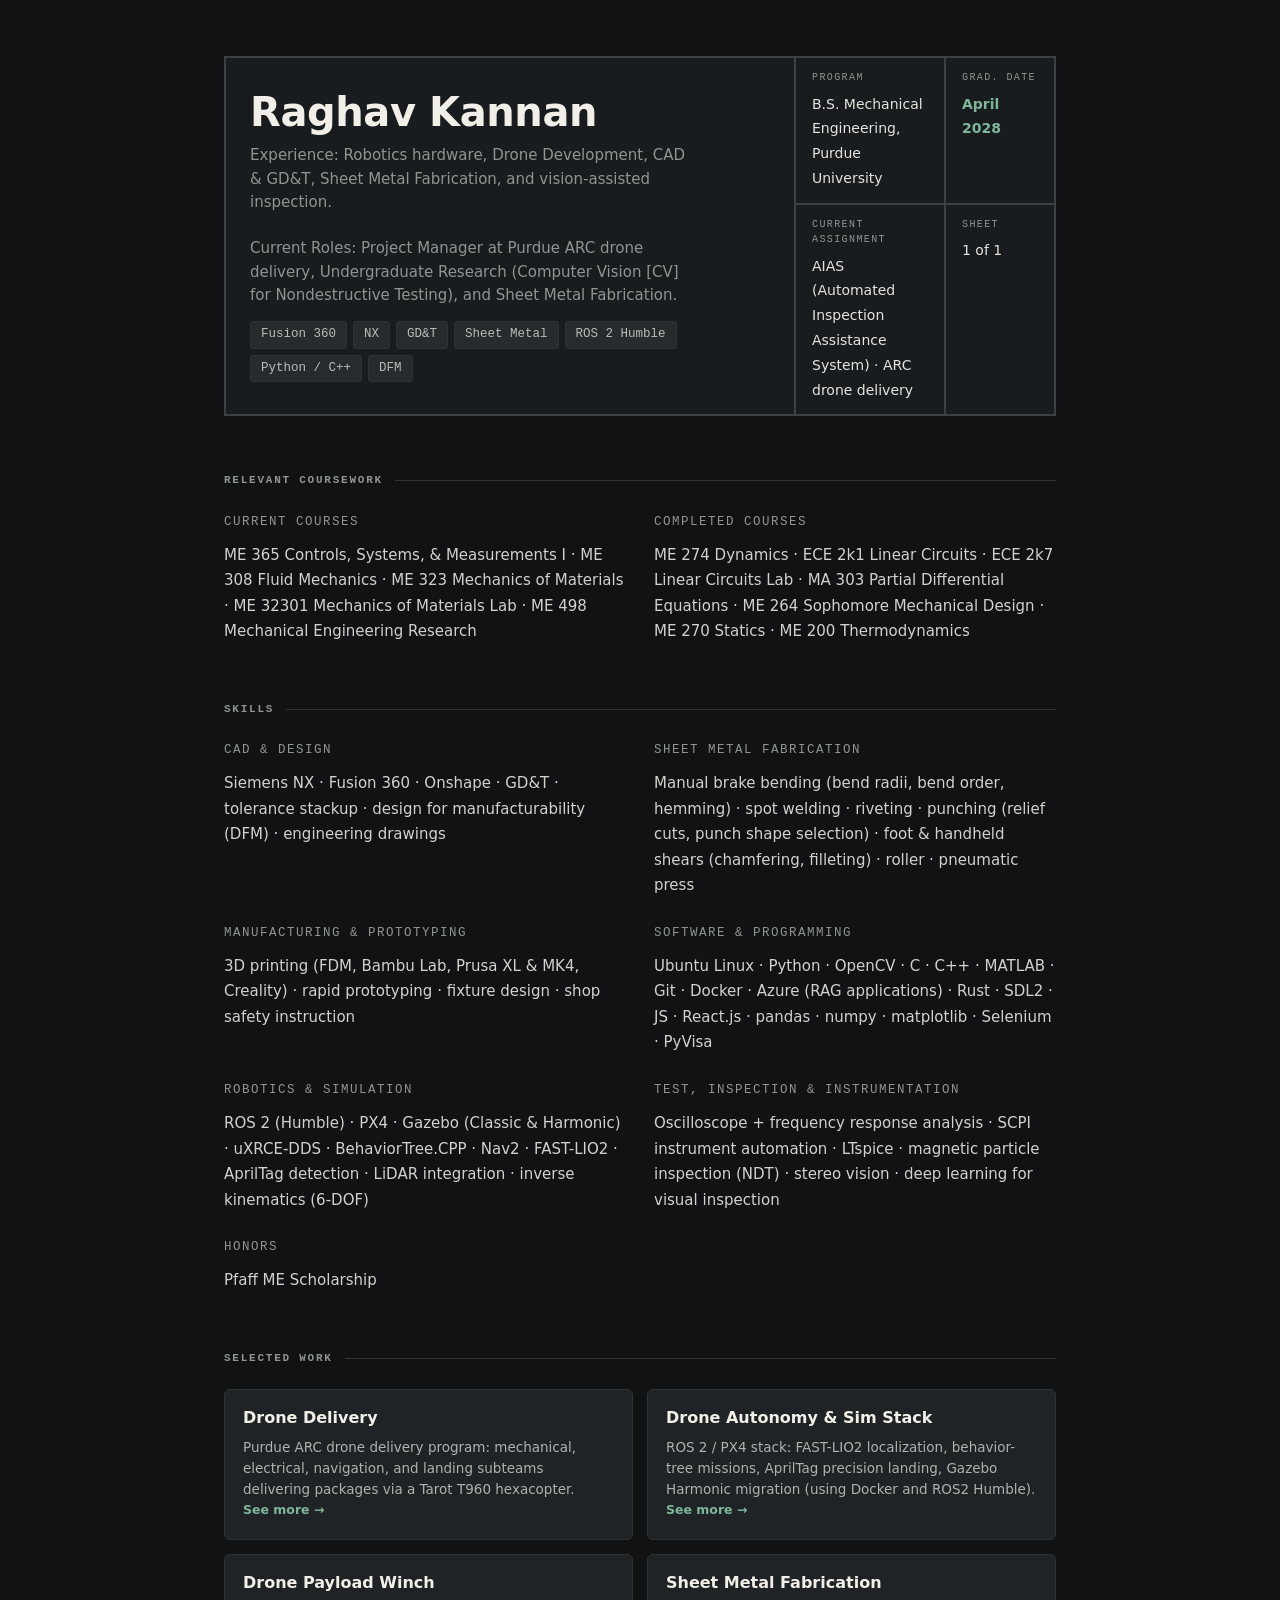
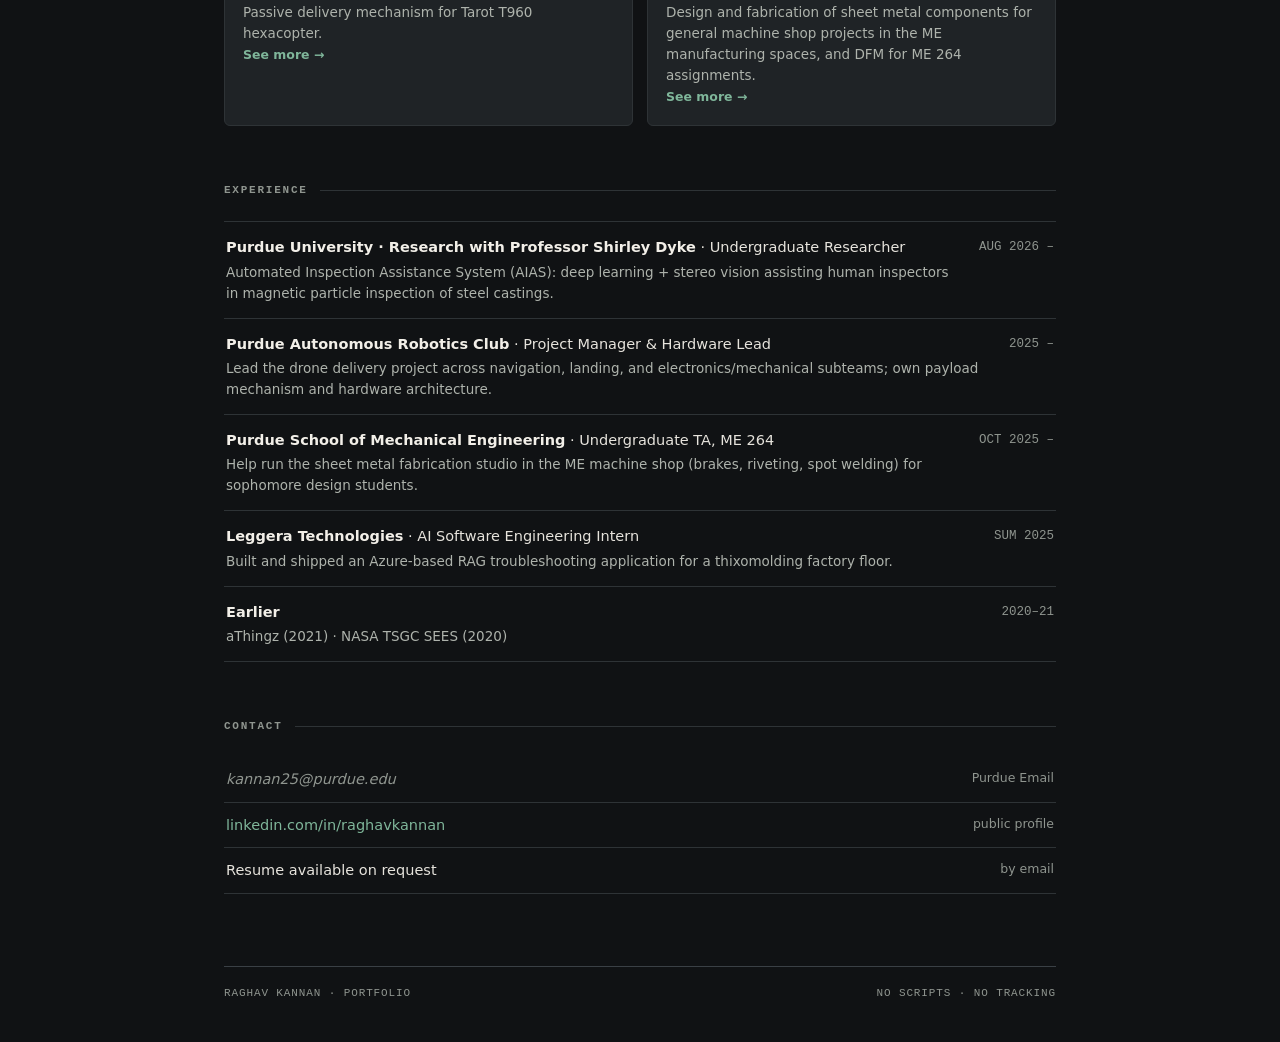
==== index.html @ f403408b "Portfolio v3: initial public site Static site for GitHub Pages. No JavaScript, no build step. Draft " ====
<!DOCTYPE html>
<html lang="en">
<head>
<meta charset="UTF-8">
<meta name="viewport" content="width=device-width, initial-scale=1.0">
<meta http-equiv="Content-Security-Policy" content="default-src 'none'; style-src 'self' https://fonts.googleapis.com; font-src https://fonts.gstatic.com; img-src 'self'; base-uri 'none'; form-action 'none'">
<meta name="description" content="Raghav Kannan: Mechanical Engineering student at Purdue. Robotics hardware, CAD/GD&T, sheet metal fabrication, and vision-assisted inspection.">
<meta name="color-scheme" content="dark">
<title>Raghav Kannan · Engineering Portfolio</title>
<link rel="preconnect" href="https://fonts.googleapis.com">
<link rel="preconnect" href="https://fonts.gstatic.com" crossorigin>
<link href="https://fonts.googleapis.com/css2?family=Archivo:wght@400;600;700&family=IBM+Plex+Mono:wght@400;500;600&display=swap" rel="stylesheet">
<link rel="stylesheet" href="assets/style.css">
</head>
<body>
<div class="wrap">

  <!-- Hero: engineering-drawing title block -->
  <header class="titleblock" aria-label="Introduction">
    <div class="tb-grid">
      <div class="tb-cell tb-name">
        <h1>Raghav Kannan</h1>
        <p class="role">Experience: Robotics hardware, Drone Development, CAD &amp; GD&amp;T, Sheet Metal Fabrication, and vision-assisted inspection.</p>
        <p class="role role-gap">Current Roles: Project Manager at Purdue ARC drone delivery, Undergraduate Research (Computer Vision [CV] for Nondestructive Testing), and Sheet Metal Fabrication.</p>
        <div class="tags">
          <span class="tag">Fusion 360</span><span class="tag">NX</span><span class="tag">GD&amp;T</span>
          <span class="tag">Sheet Metal</span><span class="tag">ROS 2 Humble</span><span class="tag">Python / C++</span><span class="tag">DFM</span>
        </div>
      </div>
      <div class="tb-cell">
        <span class="tb-label">Program</span>
        <span class="tb-value">B.S. Mechanical Engineering, Purdue University</span>
      </div>
      <div class="tb-cell">
        <span class="tb-label">Grad. Date</span>
        <span class="tb-value accent">April 2028</span>
      </div>
      <div class="tb-cell">
        <span class="tb-label">Current assignment</span>
        <span class="tb-value">AIAS (Automated Inspection Assistance System) · ARC drone delivery</span>
      </div>
      <div class="tb-cell">
        <span class="tb-label">Sheet</span>
        <span class="tb-value">1 of 1</span>
      </div>
    </div>
  </header>

  <!-- Relevant Coursework -->
  <section aria-labelledby="cw-h">
    <h2 class="eyebrow" id="cw-h">Relevant Coursework</h2>
    <div class="skills skills-lg">
      <div>
        <h4>Current Courses</h4>
        ME 365 Controls, Systems, &amp; Measurements I · ME 308 Fluid Mechanics · ME 323 Mechanics of Materials · ME 32301 Mechanics of Materials Lab · ME 498 Mechanical Engineering Research
      </div>
      <div>
        <h4>Completed Courses</h4>
        ME 274 Dynamics · ECE 2k1 Linear Circuits · ECE 2k7 Linear Circuits Lab · MA 303 Partial Differential Equations · ME 264 Sophomore Mechanical Design · ME 270 Statics · ME 200 Thermodynamics
      </div>
    </div>
  </section>

  <!-- Skills -->
  <section aria-labelledby="sk-h">
    <h2 class="eyebrow" id="sk-h">Skills</h2>
    <div class="skills skills-lg">
      <div>
        <h4>CAD &amp; design</h4>
        Siemens NX · Fusion 360 · Onshape · GD&amp;T · tolerance stackup · design for manufacturability (DFM) · engineering drawings
      </div>
      <div>
        <h4>Sheet metal fabrication</h4>
        Manual brake bending (bend radii, bend order, hemming) · spot welding · riveting · punching (relief cuts, punch shape selection) · foot &amp; handheld shears (chamfering, filleting) · roller · pneumatic press
      </div>
      <div>
        <h4>Manufacturing &amp; prototyping</h4>
        3D printing (FDM, Bambu Lab, Prusa XL &amp; MK4, Creality) · rapid prototyping · fixture design · shop safety instruction
      </div>
      <div>
        <h4>Software &amp; programming</h4>
        Ubuntu Linux · Python · OpenCV · C · C++ · MATLAB · Git · Docker · Azure (RAG applications) · Rust · SDL2 · JS · React.js · pandas · numpy · matplotlib · Selenium · PyVisa
      </div>
      <div>
        <h4>Robotics &amp; simulation</h4>
        ROS 2 (Humble) · PX4 · Gazebo (Classic &amp; Harmonic) · uXRCE-DDS · BehaviorTree.CPP · Nav2 · FAST-LIO2 · AprilTag detection · LiDAR integration · inverse kinematics (6-DOF)
      </div>
      <div>
        <h4>Test, inspection &amp; instrumentation</h4>
        Oscilloscope + frequency response analysis · SCPI instrument automation · LTspice · magnetic particle inspection (NDT) · stereo vision · deep learning for visual inspection
      </div>
      <div>
        <h4>Honors</h4>
        Pfaff ME Scholarship
      </div>
    </div>
  </section>

  <!-- Selected work -->
  <section aria-labelledby="work">
    <h2 class="eyebrow" id="work">Selected work</h2>
    <div class="cards">
      <a class="card" href="projects/drone-delivery.html">
        <h3>Drone Delivery</h3>
        <p>Purdue ARC drone delivery program: mechanical, electrical, navigation, and landing subteams delivering packages via a Tarot T960 hexacopter.</p>
        <span class="metric">See more →</span>
      </a>
      <a class="card" href="projects/autonomy-stack.html">
        <h3>Drone Autonomy &amp; Sim Stack</h3>
        <p>ROS 2 / PX4 stack: FAST-LIO2 localization, behavior-tree missions, AprilTag precision landing, Gazebo Harmonic migration (using Docker and ROS2 Humble).</p>
        <span class="metric">See more →</span>
      </a>
      <a class="card" href="projects/payload-winch.html">
        <h3>Drone Payload Winch</h3>
        <p>Passive delivery mechanism for Tarot T960 hexacopter.</p>
        <span class="metric">See more →</span>
      </a>
      <a class="card" href="projects/sheet-metal.html">
        <h3>Sheet Metal Fabrication</h3>
        <p>Design and fabrication of sheet metal components for general machine shop projects in the ME manufacturing spaces, and DFM for ME 264 assignments.</p>
        <span class="metric">See more →</span>
      </a>
    </div>
  </section>

  <!-- Experience -->
  <section aria-labelledby="xp-h">
    <h2 class="eyebrow" id="xp-h">Experience</h2>
    <div class="xp">
      <div class="xp-row">
        <div>
          <b>Purdue University · Research with Professor Shirley Dyke</b> · Undergraduate Researcher
          <div class="desc">Automated Inspection Assistance System (AIAS): deep learning + stereo vision assisting human inspectors in magnetic particle inspection of steel castings.</div>
        </div>
        <span class="when">AUG 2026 –</span>
      </div>
      <div class="xp-row">
        <div>
          <b>Purdue Autonomous Robotics Club</b> · Project Manager &amp; Hardware Lead
          <div class="desc">Lead the drone delivery project across navigation, landing, and electronics/mechanical subteams; own payload mechanism and hardware architecture.</div>
        </div>
        <span class="when">2025 –</span>
      </div>
      <div class="xp-row">
        <div>
          <b>Purdue School of Mechanical Engineering</b> · Undergraduate TA, ME 264
          <div class="desc">Help run the sheet metal fabrication studio in the ME machine shop (brakes, riveting, spot welding) for sophomore design students.</div>
        </div>
        <span class="when">OCT 2025 –</span>
      </div>
      <div class="xp-row">
        <div>
          <b>Leggera Technologies</b> · AI Software Engineering Intern
          <div class="desc">Built and shipped an Azure-based RAG troubleshooting application for a thixomolding factory floor.</div>
        </div>
        <span class="when">SUM 2025</span>
      </div>
      <div class="xp-row">
        <div>
          <b>Earlier</b>
          <div class="desc">aThingz (2021) · NASA TSGC SEES (2020)</div>
        </div>
        <span class="when">2020–21</span>
      </div>
    </div>
  </section>

  <!-- Contact -->
  <section aria-labelledby="ct-h">
    <h2 class="eyebrow" id="ct-h">Contact</h2>
    <ul class="contact-list">
      <li><a href="mailto:kannan25@purdue.edu" rel="noopener noreferrer"><span class="placeholder">kannan25@purdue.edu</span></a><span class="note">Purdue Email</span></li>
      <li><a href="https://www.linkedin.com/in/raghavkannan" rel="noopener noreferrer">linkedin.com/in/raghavkannan</a><span class="note">public profile</span></li>
      <li><span>Resume available on request</span><span class="note">by email</span></li>
    </ul>
  </section>

  <footer>
    <span>RAGHAV KANNAN · PORTFOLIO</span>
    <span>NO SCRIPTS  ·  NO TRACKING</span>
  </footer>

</div>
</body>
</html>
---- assets/style.css ----
/* Raghav Kannan engineering portfolio
   Dark theme derived from approved wireframe palette.
   Signature: engineering-drawing title block + part-number labels. */

:root{
  --bg:#101214;
  --surface:#191c1f;
  --card:#1f2326;
  --ink:#e6e3dc;
  --bright:#f2efe8;
  --dim:#8f958f;
  --line:#2e3336;
  --hairline:#3a4045;
  --tag:#262b2e;
  --accent:#7fb69a;
  --accent-dim:#4e6f5f;
}

*{box-sizing:border-box; margin:0;}

html{scroll-behavior:smooth;}
@media (prefers-reduced-motion: reduce){
  html{scroll-behavior:auto;}
  *{transition:none !important;}
}

body{
  font-family:"Archivo", system-ui, sans-serif;
  background:var(--bg);
  color:var(--ink);
  line-height:1.55;
  font-size:16px;
}

.mono{font-family:"IBM Plex Mono", ui-monospace, monospace;}

.wrap{max-width:880px; margin:0 auto; padding:0 24px;}

a{color:var(--accent); text-decoration:none;}
a:hover{text-decoration:underline;}
a:focus-visible, button:focus-visible{
  outline:2px solid var(--accent); outline-offset:3px; border-radius:2px;
}

/* ---------- title block hero ---------- */
.titleblock{
  margin:56px 0 48px;
  border:1px solid var(--hairline);
  background:var(--surface);
}
.tb-grid{
  display:grid;
  grid-template-columns: 1fr 150px 110px;
  grid-template-rows:auto auto;
}
.tb-cell{
  border:0.5px solid var(--hairline);
  padding:12px 16px;
  min-height:58px;
}
.tb-name{
  grid-column:1; grid-row:1 / span 2;
  display:flex; flex-direction:column; justify-content:center;
  padding:28px 24px;
}
.tb-name h1{
  font-size:clamp(28px, 5vw, 40px);
  font-weight:700;
  letter-spacing:-0.01em;
  color:var(--bright);
  line-height:1.1;
}
.tb-name .role{color:var(--dim); margin-top:10px; font-size:15px; max-width:46ch;}
.tb-name .role.role-gap{margin-top:1.55em;}
.tb-label{
  display:block;
  font-family:"IBM Plex Mono", ui-monospace, monospace;
  font-size:10px; letter-spacing:.14em; text-transform:uppercase;
  color:var(--dim); margin-bottom:6px;
}
.tb-value{font-size:14px; color:var(--ink);}
.tb-value.accent{color:var(--accent); font-weight:600;}
@media (max-width:640px){
  .tb-grid{grid-template-columns:1fr 1fr;}
  .tb-name{grid-column:1 / span 2; grid-row:1;}
}

/* ---------- section scaffolding ---------- */
section{margin:56px 0;}
.eyebrow{
  font-family:"IBM Plex Mono", ui-monospace, monospace;
  font-size:11px; letter-spacing:.16em; text-transform:uppercase;
  color:var(--dim);
  display:flex; align-items:center; gap:12px;
  margin-bottom:22px;
}
.eyebrow::after{content:""; flex:1; height:1px; background:var(--line);}

/* ---------- tags ---------- */
.tags{display:flex; flex-wrap:wrap; gap:6px; margin-top:14px;}
.tag{
  background:var(--tag); border:1px solid var(--line); border-radius:3px;
  padding:3px 10px; font-size:12.5px; color:#b8bdb6;
  font-family:"IBM Plex Mono", ui-monospace, monospace;
}

/* ---------- project cards ---------- */
.cards{display:grid; grid-template-columns:repeat(2, 1fr); gap:14px;}
@media (max-width:700px){.cards{grid-template-columns:1fr;}}
.card{
  display:block;
  background:var(--card);
  border:1px solid var(--line);
  border-radius:6px;
  padding:18px;
  color:#cfd3cc;
  font-size:14px;
  transition:border-color .15s ease, transform .15s ease;
}
.card:hover{border-color:var(--accent-dim); text-decoration:none; transform:translateY(-2px);}
.card h3{color:var(--bright); font-size:16px; margin-bottom:8px; line-height:1.3;}
.card p{color:#aeb3ac; font-size:13.5px;}
.card .metric{
  margin-top:12px; color:var(--accent); font-size:12.5px; font-weight:600;
}

/* ---------- experience rows ---------- */
.xp{border-top:1px solid var(--line);}
.xp-row{
  display:flex; justify-content:space-between; gap:20px;
  padding:14px 2px; border-bottom:1px solid var(--line);
  font-size:14.5px;
}
.xp-row .when{
  color:var(--dim); font-size:12.5px; white-space:nowrap; padding-top:2px;
  font-family:"IBM Plex Mono", ui-monospace, monospace;
}
.xp-row b{color:var(--bright); font-weight:600;}
.xp-row .desc{color:#aeb3ac; font-size:13.5px; margin-top:3px;}
.xp-row .xp-more{display:inline-block; margin-top:6px; color:var(--accent); font-size:12.5px; font-weight:600;}
@media (max-width:560px){.xp-row{flex-direction:column; gap:4px;}}

/* ---------- skills ---------- */
.skills{display:grid; grid-template-columns:repeat(3,1fr); gap:20px; font-size:13.5px; color:#cfd3cc;}
@media (max-width:700px){.skills{grid-template-columns:1fr;}}
.skills h4{
  font-family:"IBM Plex Mono", ui-monospace, monospace;
  font-size:11px; letter-spacing:.12em; text-transform:uppercase;
  color:var(--dim); margin-bottom:8px; font-weight:500;
}

/* ---------- contact ---------- */
.contact-list{list-style:none; padding:0;}
.contact-list li{
  display:flex; justify-content:space-between; gap:16px;
  padding:11px 2px; border-bottom:1px solid var(--line); font-size:14.5px;
}
.contact-list .note{color:var(--dim); font-size:12.5px;}
.placeholder{color:var(--dim); font-style:italic;}

/* ---------- footer ---------- */
footer{
  margin:72px 0 40px;
  border-top:1px solid var(--hairline);
  padding-top:18px;
  display:flex; justify-content:space-between; gap:12px;
  font-family:"IBM Plex Mono", ui-monospace, monospace;
  font-size:11px; color:var(--dim); letter-spacing:.08em;
}

/* ---------- project pages ---------- */
.backlink{
  display:inline-block; margin:40px 0 0;
  font-family:"IBM Plex Mono", ui-monospace, monospace; font-size:12px;
}
.proj-head{margin:24px 0 40px; border:1px solid var(--hairline); background:var(--surface);}
.proj-head-inner{padding:26px 24px;}
.proj-head h1{font-size:clamp(24px,4vw,32px); color:var(--bright); line-height:1.15;}
.proj-meta{
  display:grid; grid-template-columns:repeat(auto-fit,minmax(150px,1fr));
  border-top:0.5px solid var(--hairline);
}
.proj-meta div{border:0.5px solid var(--hairline); padding:10px 16px;}

article h2{
  font-size:14px; letter-spacing:.12em; text-transform:uppercase;
  color:var(--accent); margin:38px 0 12px;
  font-family:"IBM Plex Mono", ui-monospace, monospace; font-weight:600;
}
article p, article li{color:#cfd3cc; font-size:15px; max-width:70ch;}
article ul, article ol{padding-left:22px; margin:8px 0;}
article li{margin:6px 0;}
article li::marker{color:var(--accent-dim);}

.fill{
  display:block; border:1.5px dashed var(--hairline); border-radius:4px;
  padding:10px 14px; color:var(--dim); font-size:13.5px; margin:10px 0;
  font-family:"IBM Plex Mono", ui-monospace, monospace;
}

.figure-slot{
  border:1.5px dashed var(--hairline); border-radius:4px;
  min-height:120px; display:flex; align-items:center; justify-content:center;
  color:var(--dim); font-size:12.5px; margin:16px 0;
  font-family:"IBM Plex Mono", ui-monospace, monospace;
  background:repeating-linear-gradient(45deg,#1c2023,#1c2023 10px,#191d20 10px,#191d20 20px);
}

.figure-slot.figure-photo{
  min-height:0; width:1128px; max-width:100%; margin:16px auto; background:none; border:none; padding:0;
  flex-direction:column;
}
.figure-photo img{
  display:block; width:1128px; max-width:100%; height:auto; object-fit:cover; border-radius:4px;
}
.figure-photo figcaption, .figure-pair-item figcaption{
  margin-top:8px; font-size:12.5px; color:var(--dim); font-family:"IBM Plex Mono", ui-monospace, monospace; text-align:center;
}
.figure-link{
  display:block; margin-top:6px; font-size:12px; color:var(--accent); font-family:"IBM Plex Mono", ui-monospace, monospace; text-align:center;
}

.figure-photo.figure-photo-sm{
  width:520px;
}
.figure-photo-sm img{
  width:520px;
}

.figure-photo.figure-photo-lg{
  width:1248px;
  max-width:calc(100vw - 48px);
  position:relative;
  left:50%;
  transform:translateX(-50%);
}
.figure-photo-lg img{
  width:100%;
}

.pdf-embed{
  margin:16px 0; width:100%;
}
.pdf-frame{
  width:100%; height:700px; border:1.5px solid var(--hairline); border-radius:4px; overflow:auto;
}
.pdf-frame iframe{
  display:block; width:100%; height:100%; border:none;
}
.pdf-embed figcaption{
  margin-top:8px; font-size:12.5px; color:var(--dim); font-family:"IBM Plex Mono", ui-monospace, monospace; text-align:center;
}

.figure-pair{
  display:flex; gap:16px; margin:16px 0; justify-content:center; align-items:flex-start; flex-wrap:wrap;
}
.figure-pair-item{
  display:flex; flex-direction:column; align-items:center;
}
.figure-pair-item figcaption{
  max-width:220px;
}
.figure-pair-item img{
  display:block; height:320px; width:auto; max-width:100%; object-fit:contain; border-radius:4px;
}
@media (max-width:600px){.figure-pair{flex-direction:column; align-items:center;}}

/* larger, expanded skills grid */
.skills-lg{grid-template-columns:repeat(2,1fr); gap:24px 28px; font-size:15px; line-height:1.7;}
@media (max-width:700px){.skills-lg{grid-template-columns:1fr;}}
.skills-lg h4{font-size:12.5px; margin-bottom:10px;}
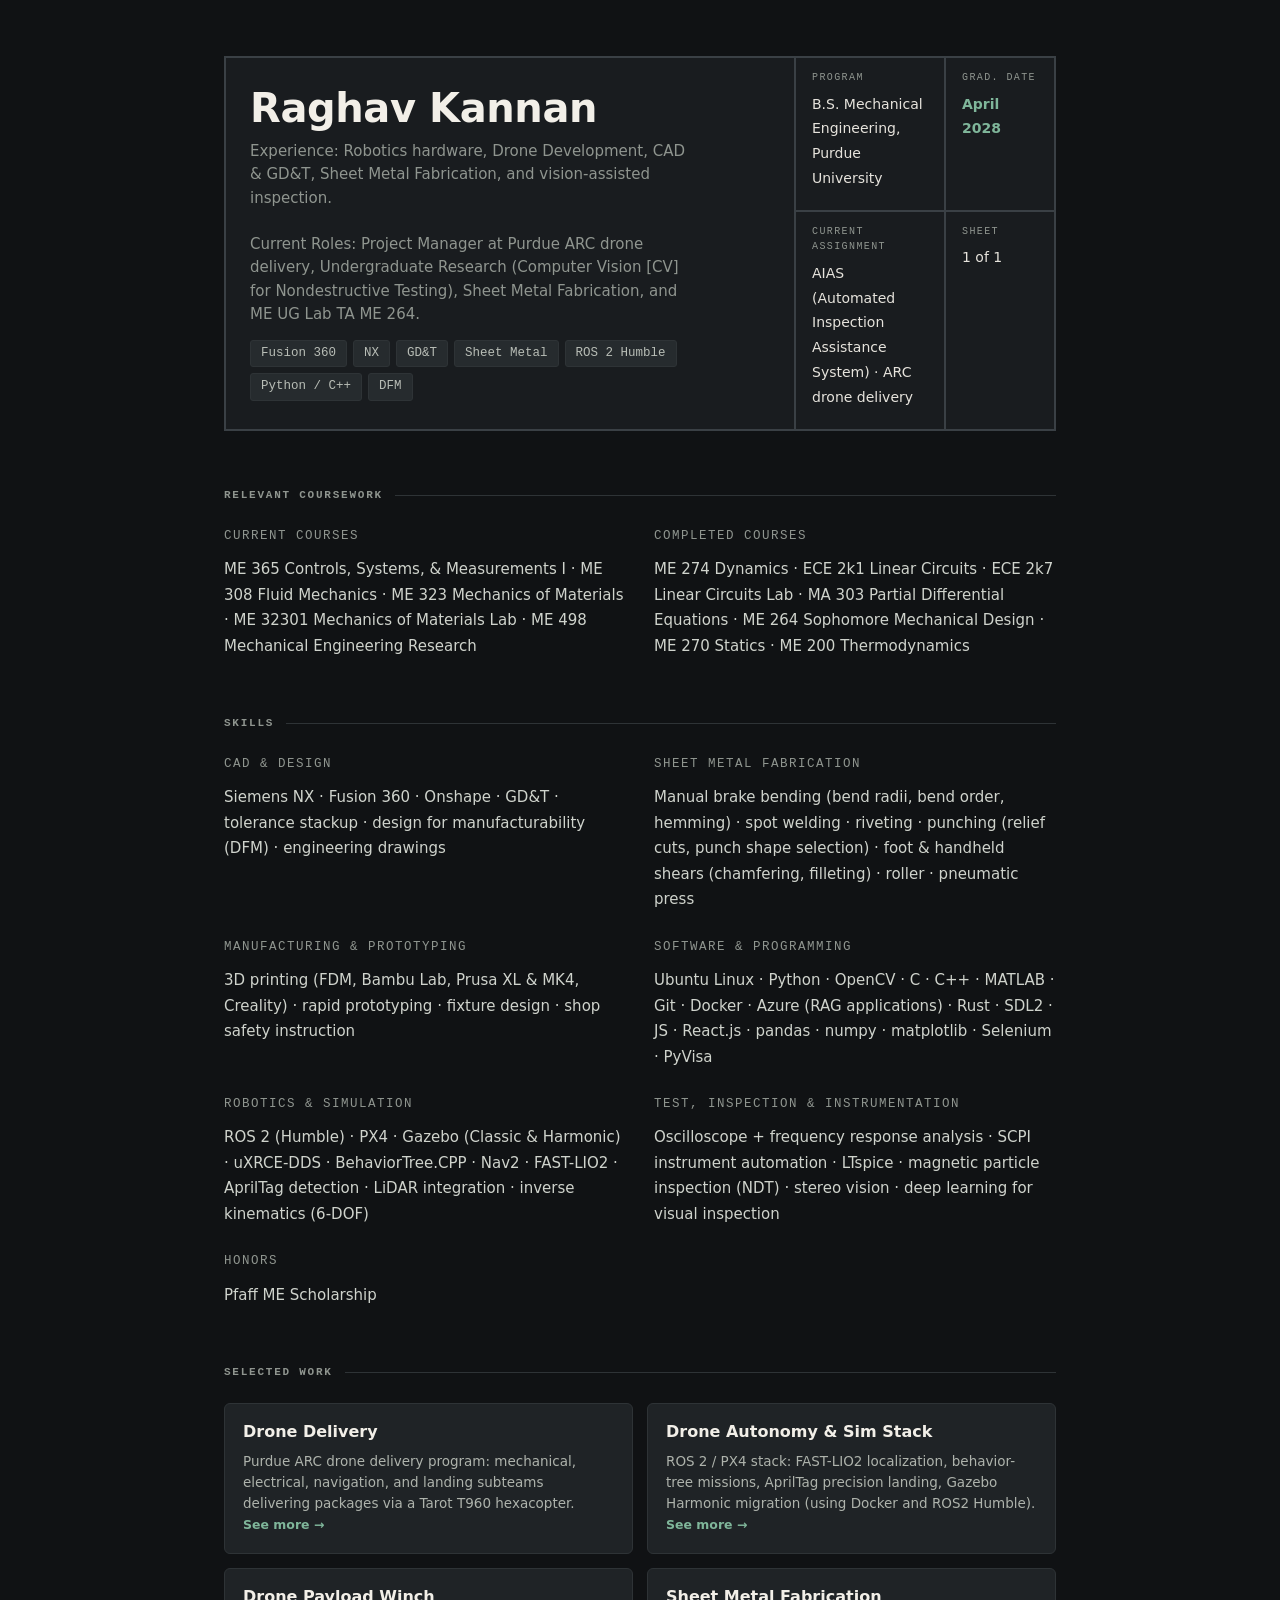
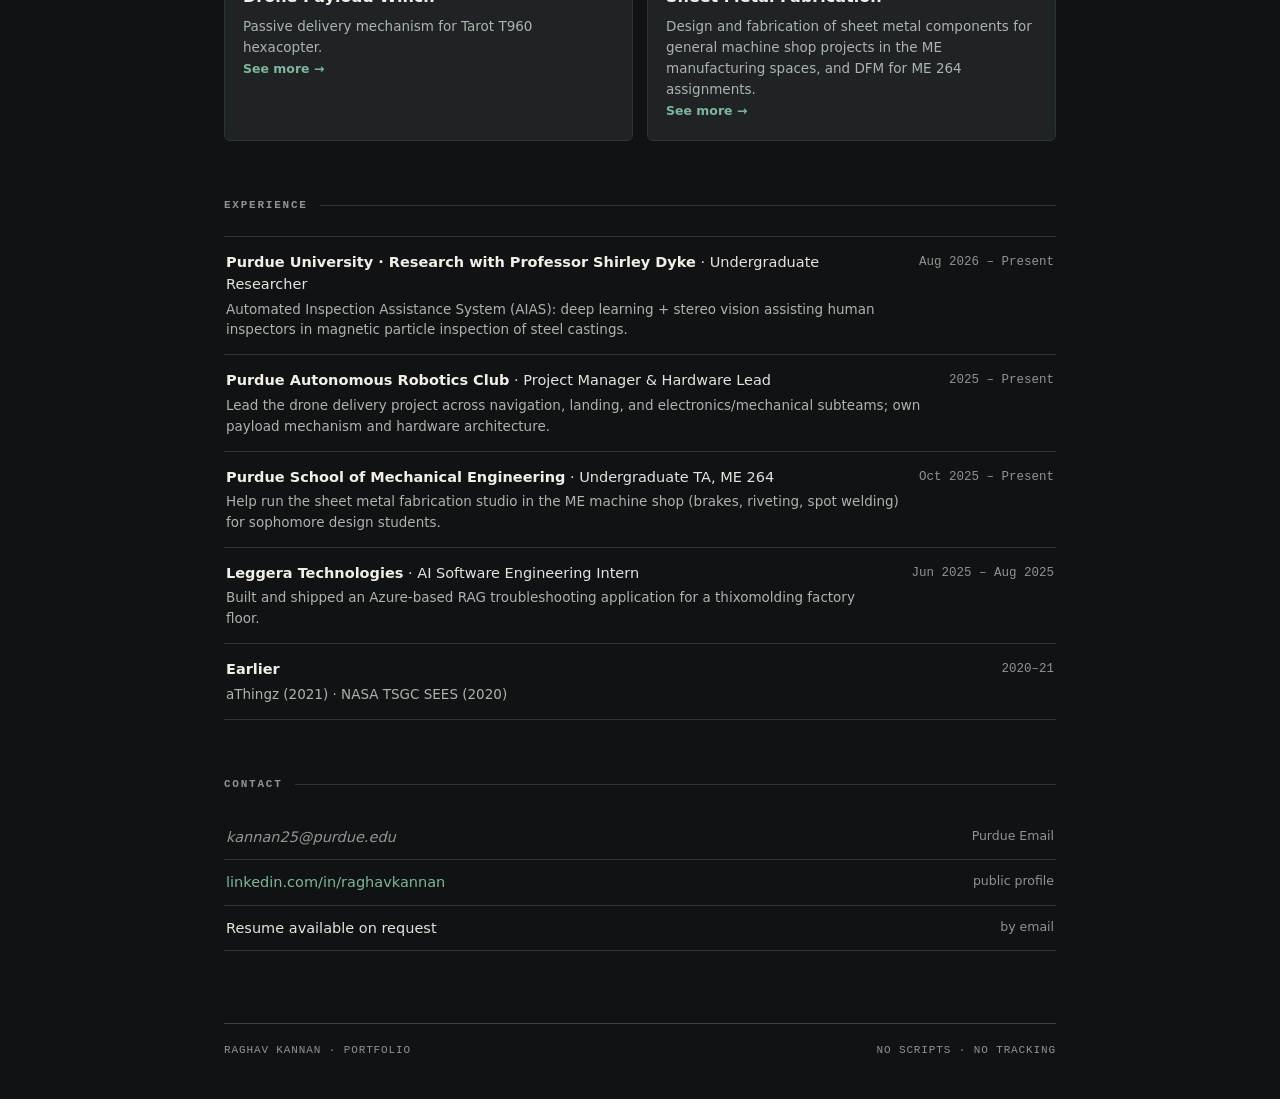
==== commit 9ee839ee: "Add explicit start/end dates to experience, add ME 264 TA to current roles Ongoing roles now show "P" ====
--- a/index.html
+++ b/index.html
@@ -21,7 +21,7 @@
       <div class="tb-cell tb-name">
         <h1>Raghav Kannan</h1>
         <p class="role">Experience: Robotics hardware, Drone Development, CAD &amp; GD&amp;T, Sheet Metal Fabrication, and vision-assisted inspection.</p>
-        <p class="role role-gap">Current Roles: Project Manager at Purdue ARC drone delivery, Undergraduate Research (Computer Vision [CV] for Nondestructive Testing), and Sheet Metal Fabrication.</p>
+        <p class="role role-gap">Current Roles: Project Manager at Purdue ARC drone delivery, Undergraduate Research (Computer Vision [CV] for Nondestructive Testing), Sheet Metal Fabrication, and ME UG Lab TA ME 264.</p>
         <div class="tags">
           <span class="tag">Fusion 360</span><span class="tag">NX</span><span class="tag">GD&amp;T</span>
           <span class="tag">Sheet Metal</span><span class="tag">ROS 2 Humble</span><span class="tag">Python / C++</span><span class="tag">DFM</span>
@@ -132,28 +132,28 @@
           <b>Purdue University · Research with Professor Shirley Dyke</b> · Undergraduate Researcher
           <div class="desc">Automated Inspection Assistance System (AIAS): deep learning + stereo vision assisting human inspectors in magnetic particle inspection of steel castings.</div>
         </div>
-        <span class="when">AUG 2026 –</span>
+        <span class="when">Aug 2026 – Present</span>
       </div>
       <div class="xp-row">
         <div>
           <b>Purdue Autonomous Robotics Club</b> · Project Manager &amp; Hardware Lead
           <div class="desc">Lead the drone delivery project across navigation, landing, and electronics/mechanical subteams; own payload mechanism and hardware architecture.</div>
         </div>
-        <span class="when">2025 –</span>
+        <span class="when">2025 – Present</span>
       </div>
       <div class="xp-row">
         <div>
           <b>Purdue School of Mechanical Engineering</b> · Undergraduate TA, ME 264
           <div class="desc">Help run the sheet metal fabrication studio in the ME machine shop (brakes, riveting, spot welding) for sophomore design students.</div>
         </div>
-        <span class="when">OCT 2025 –</span>
+        <span class="when">Oct 2025 – Present</span>
       </div>
       <div class="xp-row">
         <div>
           <b>Leggera Technologies</b> · AI Software Engineering Intern
           <div class="desc">Built and shipped an Azure-based RAG troubleshooting application for a thixomolding factory floor.</div>
         </div>
-        <span class="when">SUM 2025</span>
+        <span class="when">Jun 2025 – Aug 2025</span>
       </div>
       <div class="xp-row">
         <div>
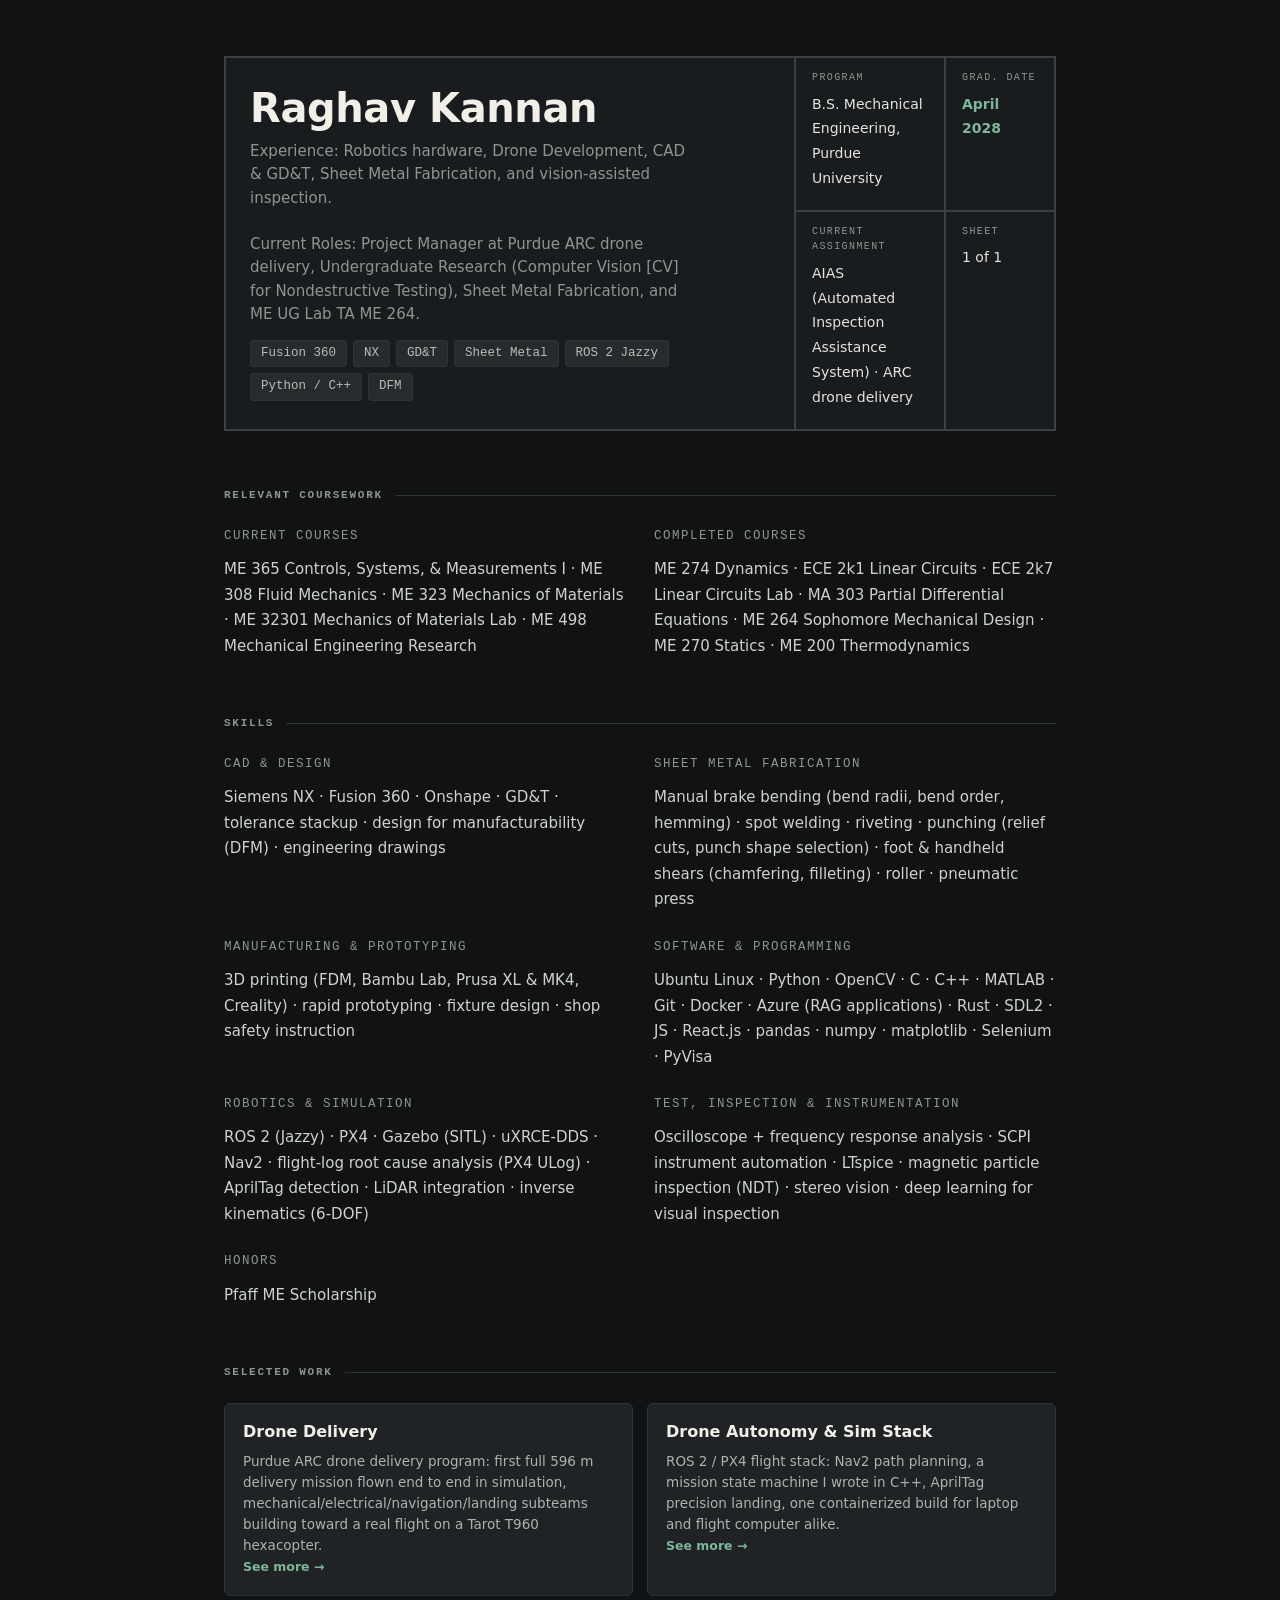
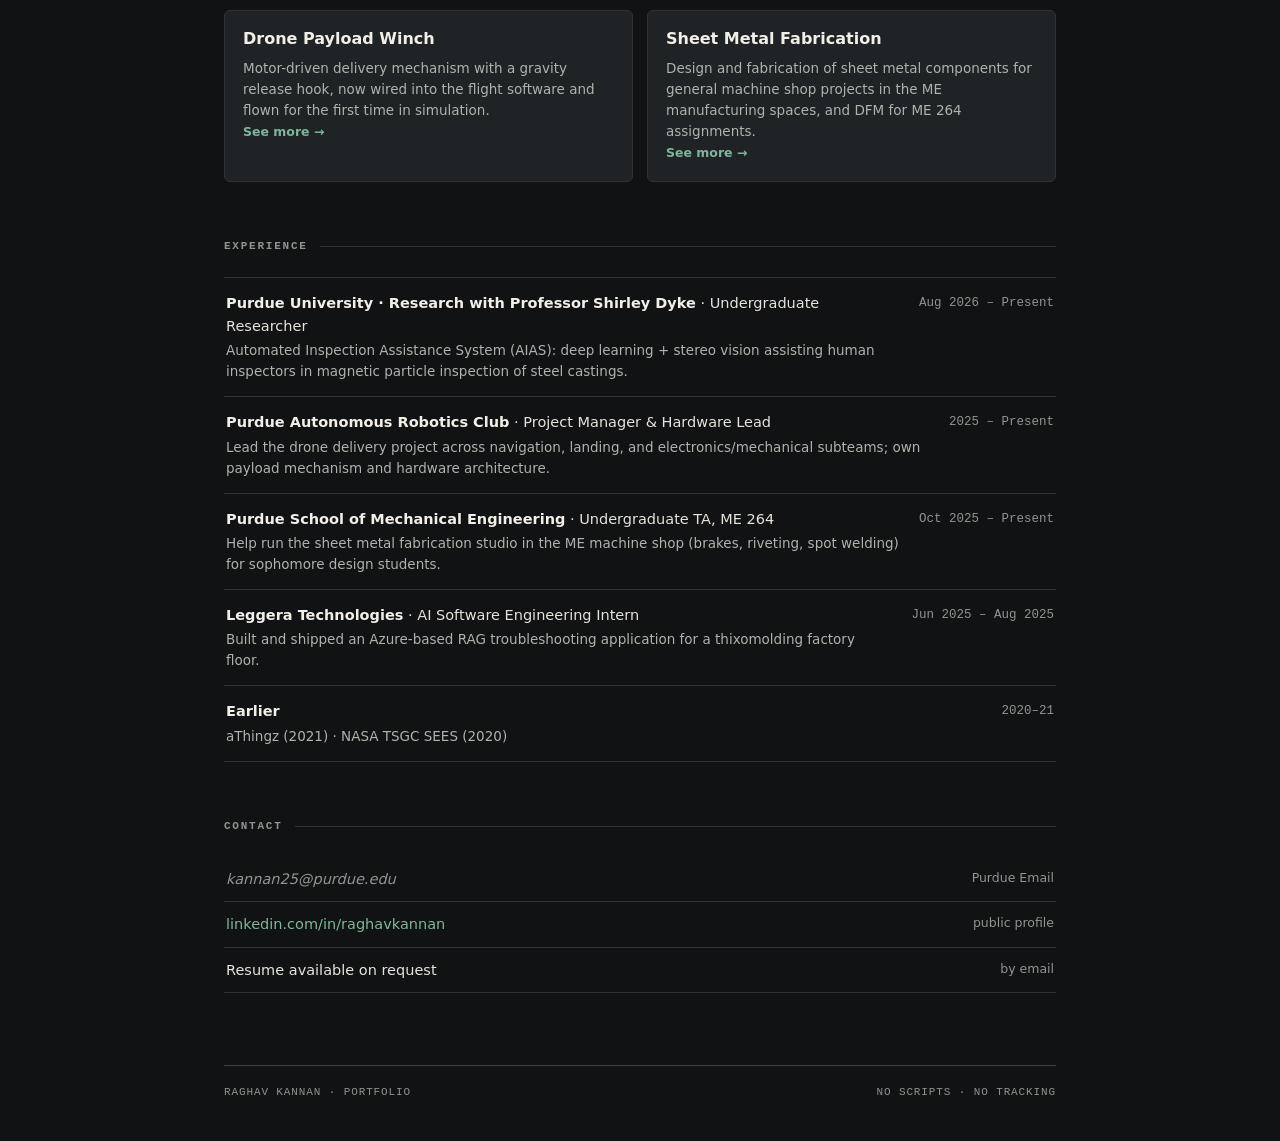
==== commit 428d5b4e: "Update drone delivery pages with current flight-test progress Replace outdated FAST-LIO2/BehaviorTre" ====
--- a/index.html
+++ b/index.html
@@ -24,7 +24,7 @@
         <p class="role role-gap">Current Roles: Project Manager at Purdue ARC drone delivery, Undergraduate Research (Computer Vision [CV] for Nondestructive Testing), Sheet Metal Fabrication, and ME UG Lab TA ME 264.</p>
         <div class="tags">
           <span class="tag">Fusion 360</span><span class="tag">NX</span><span class="tag">GD&amp;T</span>
-          <span class="tag">Sheet Metal</span><span class="tag">ROS 2 Humble</span><span class="tag">Python / C++</span><span class="tag">DFM</span>
+          <span class="tag">Sheet Metal</span><span class="tag">ROS 2 Jazzy</span><span class="tag">Python / C++</span><span class="tag">DFM</span>
         </div>
       </div>
       <div class="tb-cell">
@@ -83,7 +83,7 @@
       </div>
       <div>
         <h4>Robotics &amp; simulation</h4>
-        ROS 2 (Humble) · PX4 · Gazebo (Classic &amp; Harmonic) · uXRCE-DDS · BehaviorTree.CPP · Nav2 · FAST-LIO2 · AprilTag detection · LiDAR integration · inverse kinematics (6-DOF)
+        ROS 2 (Jazzy) · PX4 · Gazebo (SITL) · uXRCE-DDS · Nav2 · flight-log root cause analysis (PX4 ULog) · AprilTag detection · LiDAR integration · inverse kinematics (6-DOF)
       </div>
       <div>
         <h4>Test, inspection &amp; instrumentation</h4>
@@ -102,17 +102,17 @@
     <div class="cards">
       <a class="card" href="projects/drone-delivery.html">
         <h3>Drone Delivery</h3>
-        <p>Purdue ARC drone delivery program: mechanical, electrical, navigation, and landing subteams delivering packages via a Tarot T960 hexacopter.</p>
+        <p>Purdue ARC drone delivery program: first full 596 m delivery mission flown end to end in simulation, mechanical/electrical/navigation/landing subteams building toward a real flight on a Tarot T960 hexacopter.</p>
         <span class="metric">See more →</span>
       </a>
       <a class="card" href="projects/autonomy-stack.html">
         <h3>Drone Autonomy &amp; Sim Stack</h3>
-        <p>ROS 2 / PX4 stack: FAST-LIO2 localization, behavior-tree missions, AprilTag precision landing, Gazebo Harmonic migration (using Docker and ROS2 Humble).</p>
+        <p>ROS 2 / PX4 flight stack: Nav2 path planning, a mission state machine I wrote in C++, AprilTag precision landing, one containerized build for laptop and flight computer alike.</p>
         <span class="metric">See more →</span>
       </a>
       <a class="card" href="projects/payload-winch.html">
         <h3>Drone Payload Winch</h3>
-        <p>Passive delivery mechanism for Tarot T960 hexacopter.</p>
+        <p>Motor-driven delivery mechanism with a gravity release hook, now wired into the flight software and flown for the first time in simulation.</p>
         <span class="metric">See more →</span>
       </a>
       <a class="card" href="projects/sheet-metal.html">
